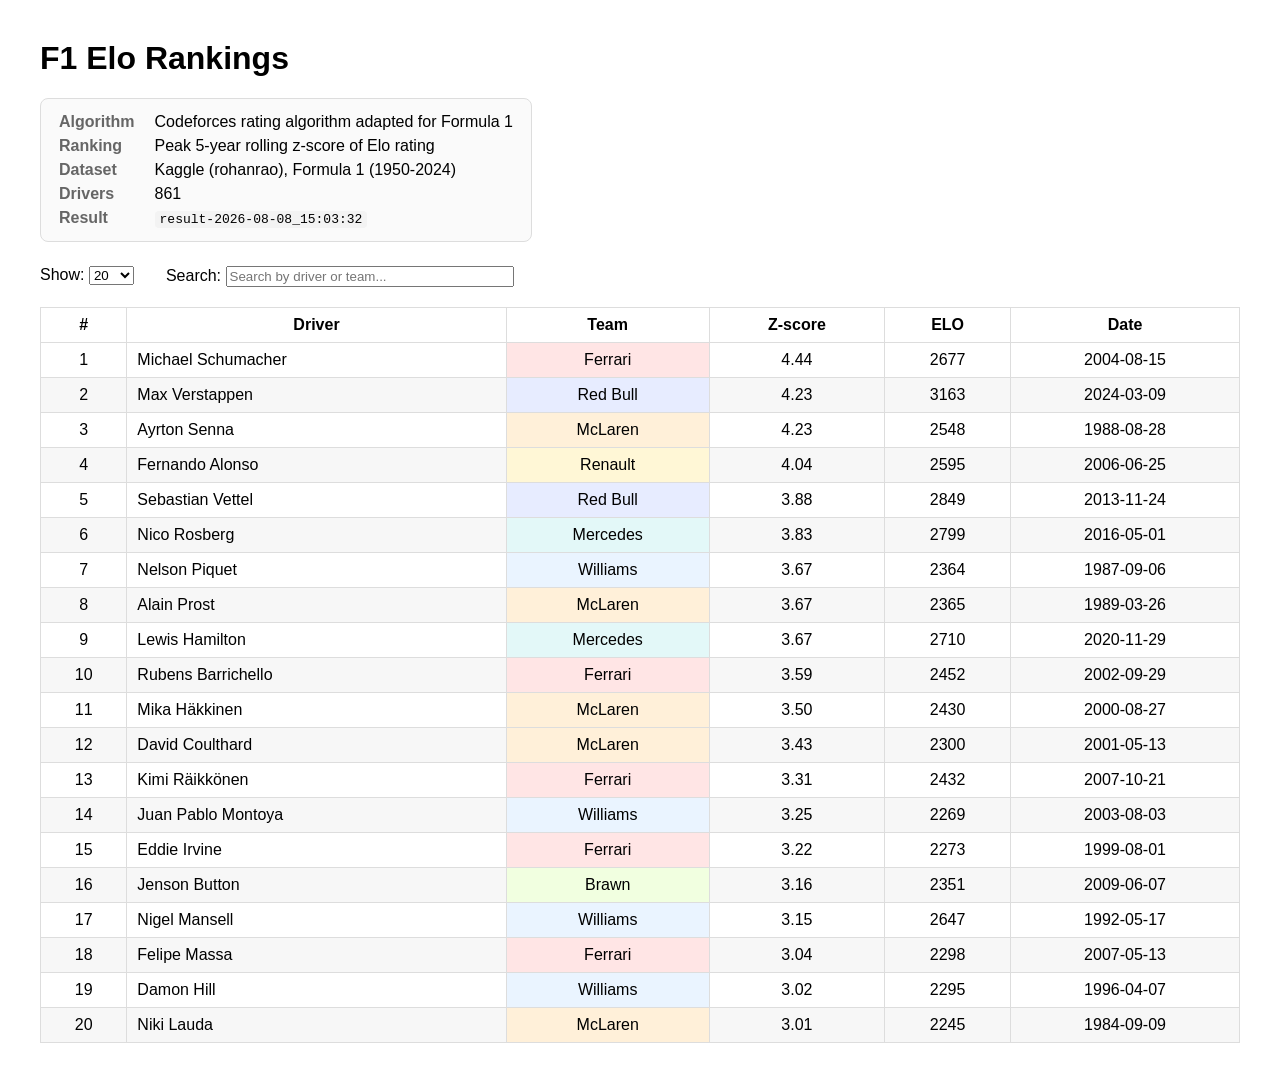
==== f1-elo/index.html @ 65b6eb41 "deploy f1-elo (attempt)" ====
<!DOCTYPE html>
<html lang="en">
<head>
    <meta charset="utf-8">
    <title>F1 Elo Viewer</title>
    <link rel="stylesheet" href="style.css">
</head>

<body>

<h1 id="title">Loading...</h1>

<div id="meta"></div>

<div class="toolbar">
    <label>
        Show:
        <select id="limit">
            <option value="20" selected>20</option>
            <option value="50">50</option>
            <option value="200">200</option>
            <option value="999999">All</option>
        </select>
    </label>

    <label>
        Search:
        <input id="search" placeholder="Search by driver or team...">
    </label>
</div>

<table id="table">
    <thead>
    <tr>
        <th data-column="rank" data-title="#">#</th>
        <th data-column="name" data-title="Driver">Driver</th>
        <th data-column="team" data-title="Team">Team</th>
        <th data-column="zscore" data-title="Z-score">Z-score</th>
        <th data-column="elo" data-title="ELO">ELO</th>
        <th data-column="date" data-title="Date">Date</th>
    </tr>
    </thead>

    <tbody></tbody>
</table>

<script src="app.js"></script>

</body>
</html>
---- f1-elo/style.css ----
body {
    font-family: sans-serif;
    margin: 40px;
}

.toolbar {
    display: flex;
    gap: 32px;
    margin: 20px 0;
}

#table {
    border-collapse: collapse;
    width: 100%;
}

#table thead th {
    position: sticky;
    top: 0;
    background: white;
    cursor: pointer;
}

#table th,
#table td {
    border: 1px solid #ddd;
    padding: 8px 10px;
}

#table tbody tr:nth-child(even) {
    background: #f7f7f7;
}

#table th:hover {
    background: #efefef;
}

.numeric {
    text-align: center;
}

.team-name {
    text-align: center;
}

#search {
    width: 280px;
}

#meta {
    display: grid;
    grid-template-columns: max-content 1fr;
    gap: 6px 20px;

    width: fit-content;

    background: #fafafa;
    border: 1px solid #ddd;
    border-radius: 8px;

    padding: 14px 18px;
    margin-bottom: 24px;
}

#meta .label {
    font-weight: 600;
    color: #666;
}

#meta code {
    font-family: monospace;
    background: #f3f3f3;
    border-radius: 4px;
    padding: 1px 5px;
}
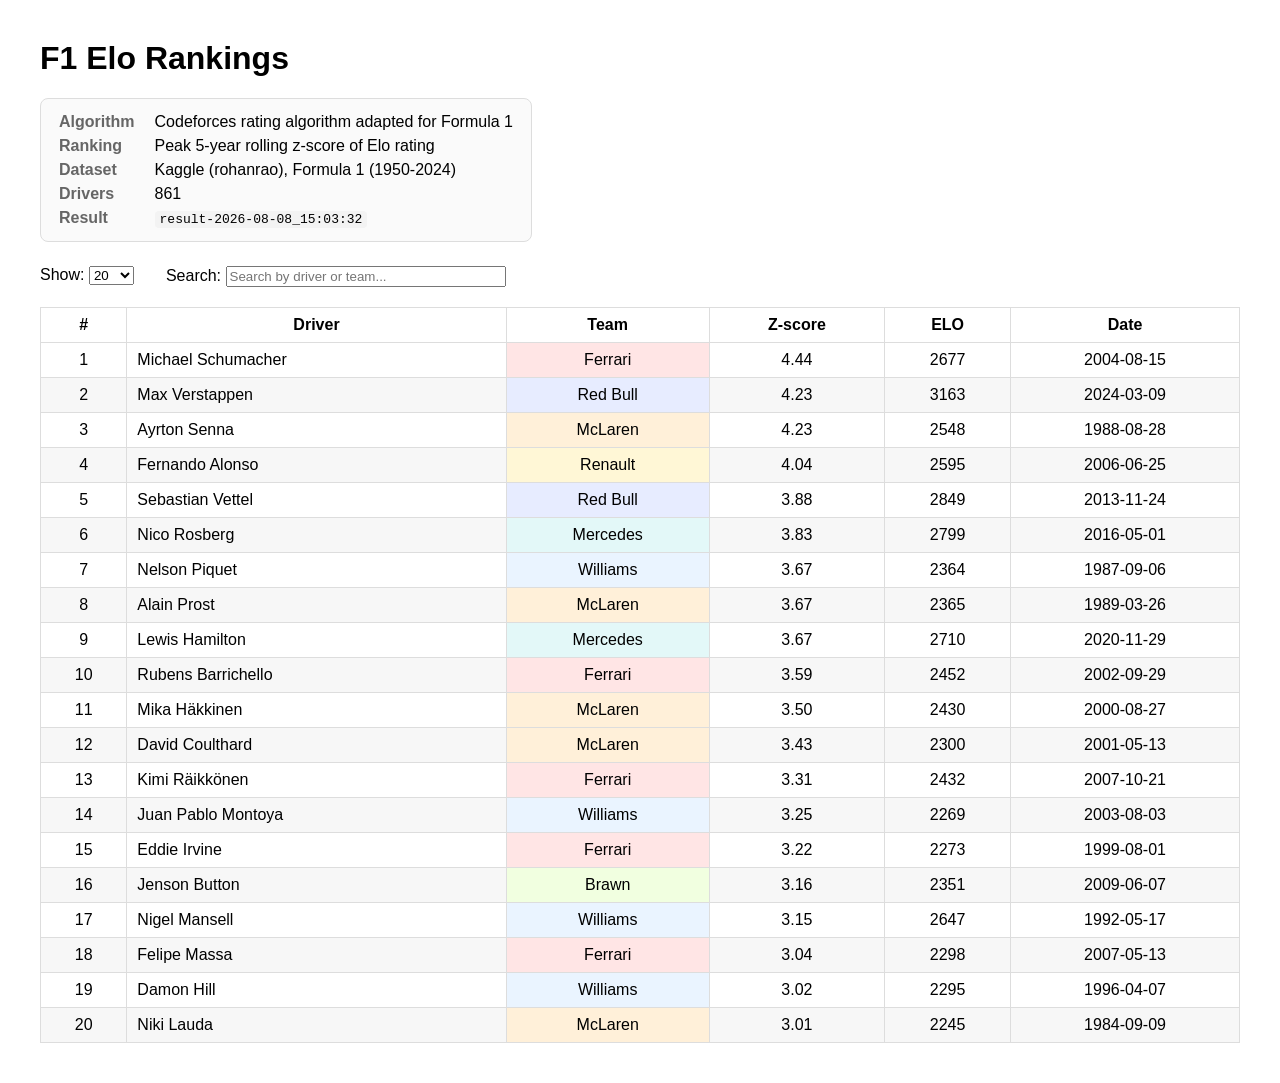
==== commit 769d6286: "f1-elo: minor UI improvements for mobile web" ====
--- a/f1-elo/index.html
+++ b/f1-elo/index.html
@@ -25,24 +25,26 @@
 
     <label>
         Search:
-        <input id="search" placeholder="Search by driver or team...">
+        <input id="search" type="search" placeholder="Search by driver or team...">
     </label>
 </div>
 
-<table id="table">
-    <thead>
-    <tr>
-        <th data-column="rank" data-title="#">#</th>
-        <th data-column="name" data-title="Driver">Driver</th>
-        <th data-column="team" data-title="Team">Team</th>
-        <th data-column="zscore" data-title="Z-score">Z-score</th>
-        <th data-column="elo" data-title="ELO">ELO</th>
-        <th data-column="date" data-title="Date">Date</th>
-    </tr>
-    </thead>
+<div class="table-container">
+    <table id="table">
+        <thead>
+        <tr>
+            <th data-column="rank" data-title="#">#</th>
+            <th data-column="name" data-title="Driver">Driver</th>
+            <th data-column="team" data-title="Team">Team</th>
+            <th data-column="zscore" data-title="Z-score">Z-score</th>
+            <th data-column="elo" data-title="ELO">ELO</th>
+            <th data-column="date" data-title="Date">Date</th>
+        </tr>
+        </thead>
 
-    <tbody></tbody>
-</table>
+        <tbody></tbody>
+    </table>
+</div>
 
 <script src="app.js"></script>
 
--- a/f1-elo/style.css
+++ b/f1-elo/style.css
@@ -33,6 +33,10 @@
 
 #table th:hover {
     background: #efefef;
+}
+
+.table-container {
+    overflow-x: auto;
 }
 
 .numeric {
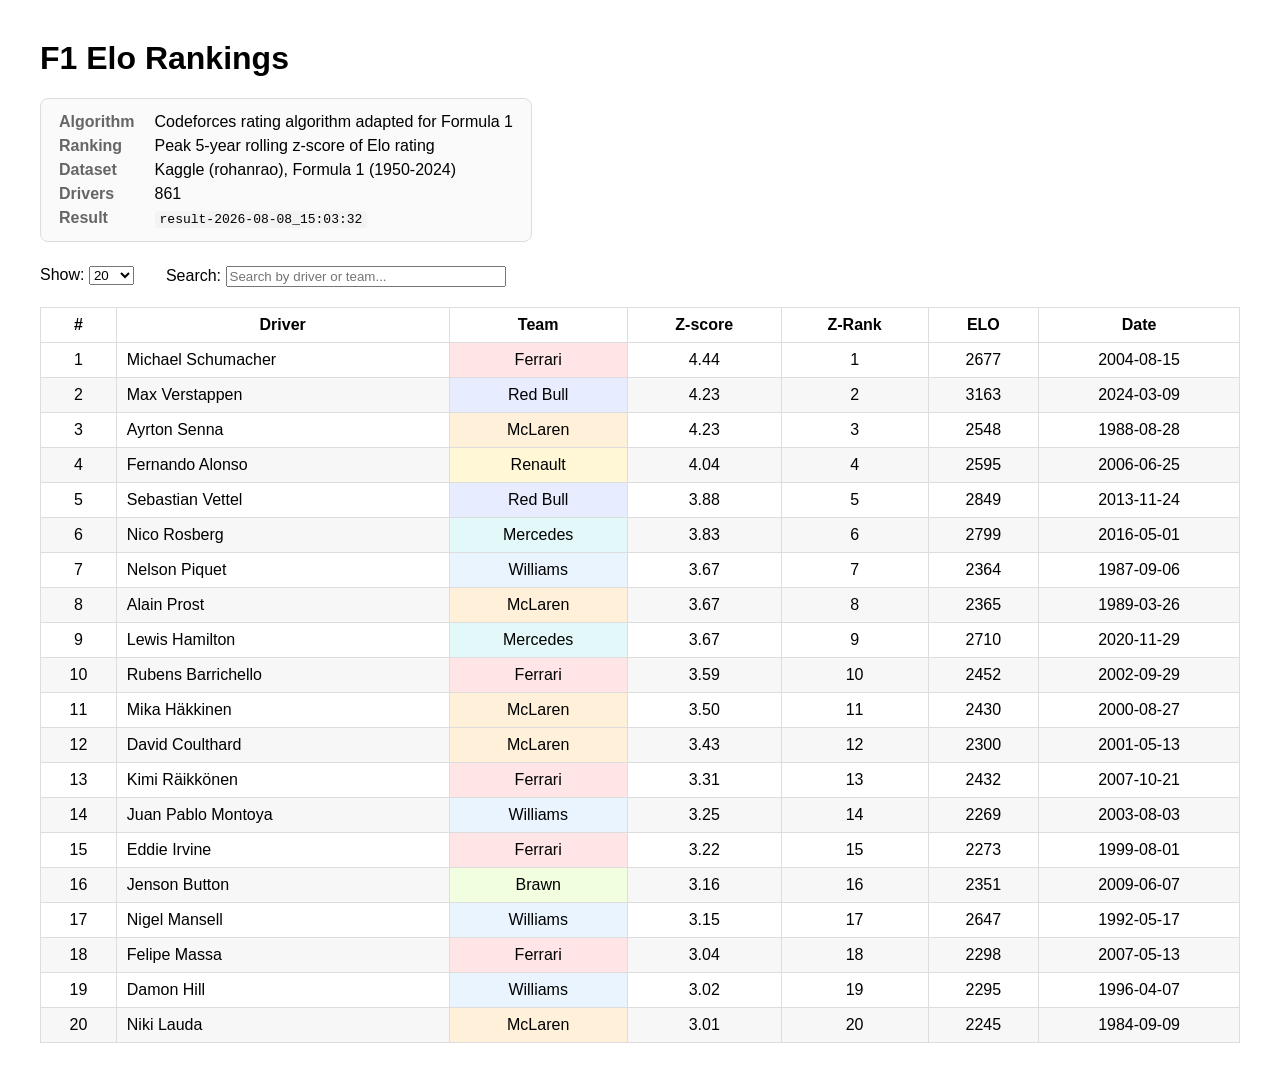
==== commit ce6b9402: "f1-elo: add explicit Z-Rank column" ====
--- a/f1-elo/index.html
+++ b/f1-elo/index.html
@@ -37,6 +37,7 @@
             <th data-column="name" data-title="Driver">Driver</th>
             <th data-column="team" data-title="Team">Team</th>
             <th data-column="zscore" data-title="Z-score">Z-score</th>
+            <th data-column="zscoreRank" data-title="Z-Rank">Z-Rank</th>
             <th data-column="elo" data-title="ELO">ELO</th>
             <th data-column="date" data-title="Date">Date</th>
         </tr>
